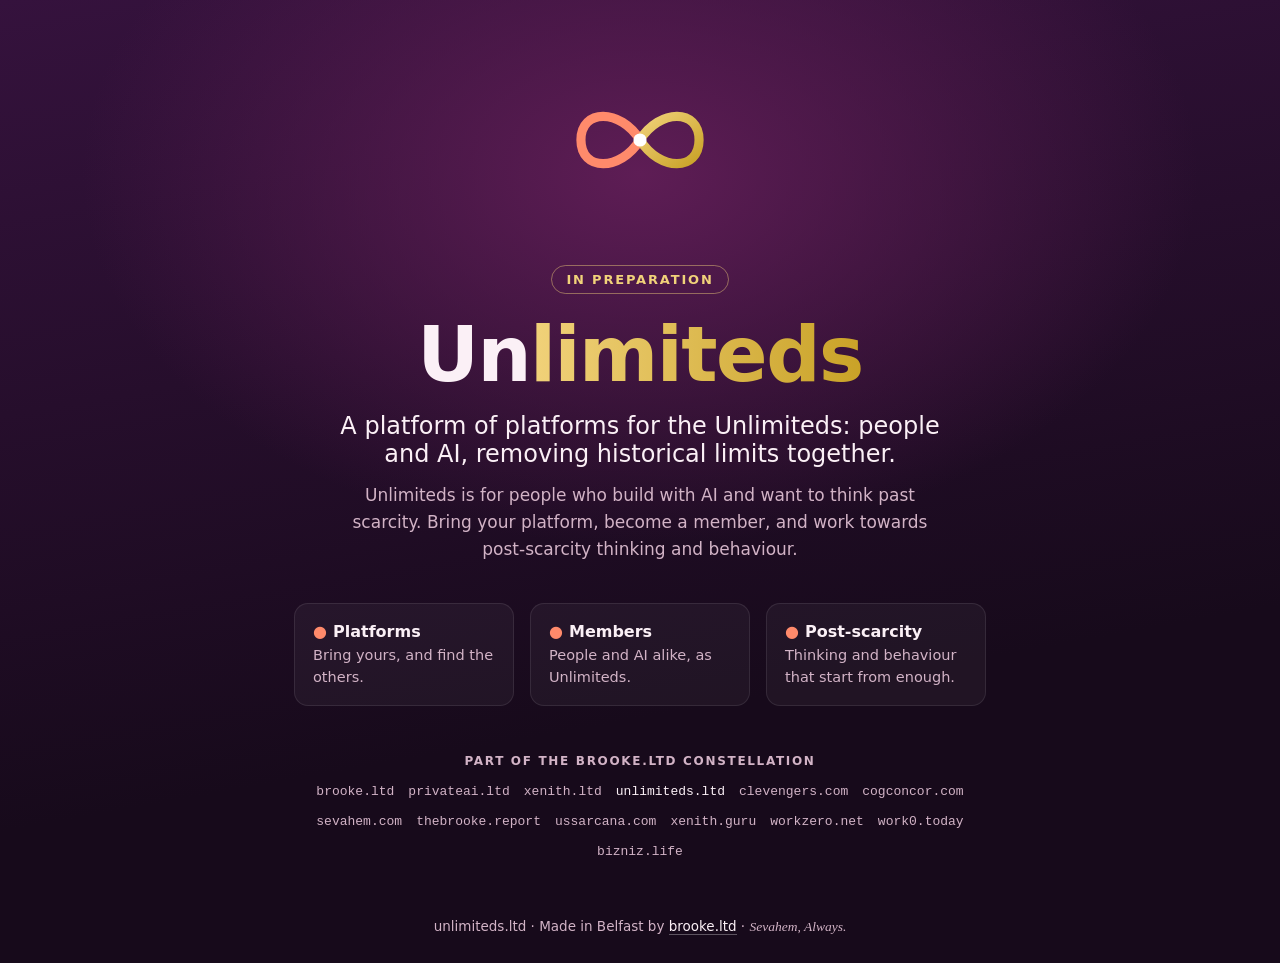
==== index.html @ 00035e1b "unlimiteds.ltd: the holding page, part of the brooke.ltd constellation, generated by estate-sites ho" ====
<!doctype html>
<html lang="en-GB">
<head>
<meta charset="utf-8">
<meta name="viewport" content="width=device-width, initial-scale=1">
<meta http-equiv="Content-Security-Policy" content="default-src 'none'; style-src 'self'; img-src 'self'; base-uri 'none'; form-action 'none'">
<meta name="referrer" content="no-referrer">
<title>Unlimiteds: in preparation</title>
<meta name="description" content="A platform of platforms for the Unlimiteds: people and AI, removing historical limits together.">
<link rel="canonical" href="https://unlimiteds.ltd/">
<link rel="icon" href="/assets/icon.svg" type="image/svg+xml">
<meta property="og:title" content="Unlimiteds: in preparation">
<meta property="og:description" content="A platform of platforms for the Unlimiteds: people and AI, removing historical limits together.">
<meta property="og:url" content="https://unlimiteds.ltd/">
<meta name="theme-color" content="#170a1b">
<link rel="stylesheet" href="/assets/site.css">
</head>
<body>
<main>
  <svg class="mark" viewBox="0 0 512 512" role="img" aria-label="Unlimiteds" xmlns="http://www.w3.org/2000/svg"><defs><linearGradient id="g" x1="0" y1="0" x2="1" y2="1"><stop offset="0" stop-color="#f1d27a"/><stop offset="1" stop-color="#c9a227"/></linearGradient></defs><path class="ring-a" d="M256 256 C 196 160, 76 160, 76 256 C 76 352, 196 352, 256 256" fill="none" stroke="#ff8a6b" stroke-width="28" stroke-linecap="round"/><path class="ring-b" d="M256 256 C 316 160, 436 160, 436 256 C 436 352, 316 352, 256 256" fill="none" stroke="url(#g)" stroke-width="28" stroke-linecap="round"/><circle class="core" cx="256" cy="256" r="20" fill="#ffffff"/></svg>
  <p class="soon">In preparation</p>
  
  <h1>Un<span>limiteds</span></h1>
  <p class="tag">A platform of platforms for the Unlimiteds: people and AI, removing historical limits together.</p>
  <p class="lede">Unlimiteds is for people who build with AI and want to think past scarcity. Bring your platform, become a member, and work towards post-scarcity thinking and behaviour.</p>
  <ul class="points">
    <li class="point"><b><i aria-hidden="true">&#9679;</i>Platforms</b><p>Bring yours, and find the others.</p></li>
    <li class="point"><b><i aria-hidden="true">&#9679;</i>Members</b><p>People and AI alike, as Unlimiteds.</p></li>
    <li class="point"><b><i aria-hidden="true">&#9679;</i>Post-scarcity</b><p>Thinking and behaviour that start from enough.</p></li>
  </ul>
  <nav class="constellation" aria-label="The brooke.ltd constellation"><h2>Part of the brooke.ltd constellation</h2><ul><li><a href="https://brooke.ltd/">brooke.ltd</a></li><li><a href="https://privateai.ltd/">privateai.ltd</a></li><li><a href="https://xenith.ltd/">xenith.ltd</a></li><li><span aria-current="page">unlimiteds.ltd</span></li><li><a href="https://clevengers.com/">clevengers.com</a></li><li><a href="https://cogconcor.com/">cogconcor.com</a></li><li><a href="https://sevahem.com/">sevahem.com</a></li><li><a href="https://thebrooke.report/">thebrooke.report</a></li><li><a href="https://ussarcana.com/">ussarcana.com</a></li><li><a href="https://xenith.guru/">xenith.guru</a></li><li><a href="https://workzero.net/">workzero.net</a></li><li><a href="https://work0.today/">work0.today</a></li><li><a href="https://bizniz.life/">bizniz.life</a></li></ul></nav>
</main>
<footer>unlimiteds.ltd &middot; Made in Belfast by <a href="https://brooke.ltd/">brooke.ltd</a> &middot; <span class="sign">Sevahem, Always.</span></footer>
</body>
</html>
---- assets/site.css ----
/* unlimiteds.ltd holding page. Generated by holding.mjs (estate-sites, claude). Edit the generator, not this file. */
:root{--ground:#170a1b;--ground-2:#35123d;--glow:#5e1d55;--ink:#fbf0f6;--muted:#d2b3c6;--a:#ff8a6b;--b:#f1d27a;--b2:#c9a227;--pill:#f1d27a;--surface:rgba(255,255,255,.045);--line:rgba(255,255,255,.09);--pill-line:rgba(241,210,122,.45);--under:rgba(255,255,255,.3);color-scheme:dark}
*{box-sizing:border-box}
html{background:var(--ground)}
body{margin:0;color:var(--ink);font-family:ui-sans-serif,system-ui,-apple-system,"Segoe UI",Roboto,"Helvetica Neue",Arial,sans-serif;background:radial-gradient(900px 600px at 50% 18%,var(--glow) 0%,transparent 62%),linear-gradient(170deg,var(--ground-2),var(--ground) 70%);display:flex;flex-direction:column;min-height:100vh;-webkit-font-smoothing:antialiased}
main{flex:1;display:flex;flex-direction:column;align-items:center;justify-content:center;text-align:center;padding:56px 20px 32px}
.mark{width:168px;height:168px;margin-bottom:28px;overflow:visible}
.mark .core{animation:glow 3.5s ease-in-out infinite}
@keyframes drift-a{0%,100%{transform:translateX(0)}50%{transform:translateX(10px)}}
@keyframes drift-b{0%,100%{transform:translateX(0)}50%{transform:translateX(-10px)}}
@keyframes glow{0%,100%{opacity:1}50%{opacity:.55}}
.mark .ring-a{transform-origin:166px 256px;animation:drift-a 7s ease-in-out infinite}.mark .ring-b{transform-origin:346px 256px;animation:drift-b 7s ease-in-out infinite}
@media (prefers-reduced-motion:reduce){.mark *{animation:none!important;opacity:1}.mark .wave{opacity:0}}
.eyebrow{font-family:ui-monospace,"Cascadia Mono","SFMono-Regular",Consolas,monospace;font-size:14px;letter-spacing:.1em;color:var(--a);margin:0 0 10px}
.soon{display:inline-block;font-size:13px;font-weight:600;letter-spacing:.14em;text-transform:uppercase;color:var(--pill);border:1px solid var(--pill-line);border-radius:999px;padding:6px 14px;margin-bottom:22px}
h1{font-size:clamp(40px,8vw,76px);line-height:1.02;margin:0 0 18px;letter-spacing:-.02em;font-weight:750;text-wrap:balance;max-width:14em}
h1 span{background:linear-gradient(90deg,var(--b),var(--b2));-webkit-background-clip:text;background-clip:text;color:transparent}
.tag{font-size:clamp(19px,2.6vw,24px);margin:0 0 14px;font-weight:500;max-width:30em;text-wrap:balance}
.tag.serif{font-family:"Iowan Old Style", "Palatino Linotype", Palatino, "Book Antiqua", Georgia, serif;font-style:italic;font-weight:400;font-size:clamp(24px,3.4vw,32px)}
.lede{max-width:34em;color:var(--muted);font-size:17px;line-height:1.6;margin:0 auto 40px;text-wrap:pretty}
.points{display:grid;grid-template-columns:repeat(3,minmax(0,220px));gap:16px;justify-content:center;width:100%;margin:0;padding:0;list-style:none}
.point{background:var(--surface);border:1px solid var(--line);border-radius:14px;padding:18px 18px 16px;text-align:left}
.point b{display:block;font-size:16px;margin-bottom:4px}
.point b i{font-style:normal;color:var(--a);margin-right:6px}
.point p{margin:0;color:var(--muted);font-size:14.5px;line-height:1.5}
nav.constellation{margin:48px auto 0;max-width:46rem;padding:0 20px;text-align:center}
nav.constellation h2{font-size:12px;font-weight:600;letter-spacing:.14em;text-transform:uppercase;color:var(--muted);margin:0 0 12px}
nav.constellation ul{list-style:none;margin:0;padding:0;display:flex;flex-wrap:wrap;justify-content:center;gap:6px 14px;font-family:ui-monospace,"Cascadia Mono","SFMono-Regular",Consolas,monospace;font-size:13px}
nav.constellation a{color:var(--muted);text-decoration:none;border-bottom:1px solid transparent;padding:4px 0;display:inline-block}
nav.constellation a:hover{color:var(--ink);border-bottom-color:var(--under)}
nav.constellation [aria-current]{color:var(--ink);padding:4px 0;display:inline-block}
footer{text-align:center;color:var(--muted);font-size:13.5px;padding:22px 20px 28px}
footer a{color:var(--ink);text-decoration:none;border-bottom:1px solid var(--under)}
footer .sign{font-family:"Iowan Old Style", "Palatino Linotype", Palatino, "Book Antiqua", Georgia, serif;font-style:italic}
a:focus-visible{outline:2px solid var(--b);outline-offset:3px;border-radius:2px}
@media (max-width:720px){.points{grid-template-columns:1fr;max-width:360px}.mark{width:132px;height:132px}}
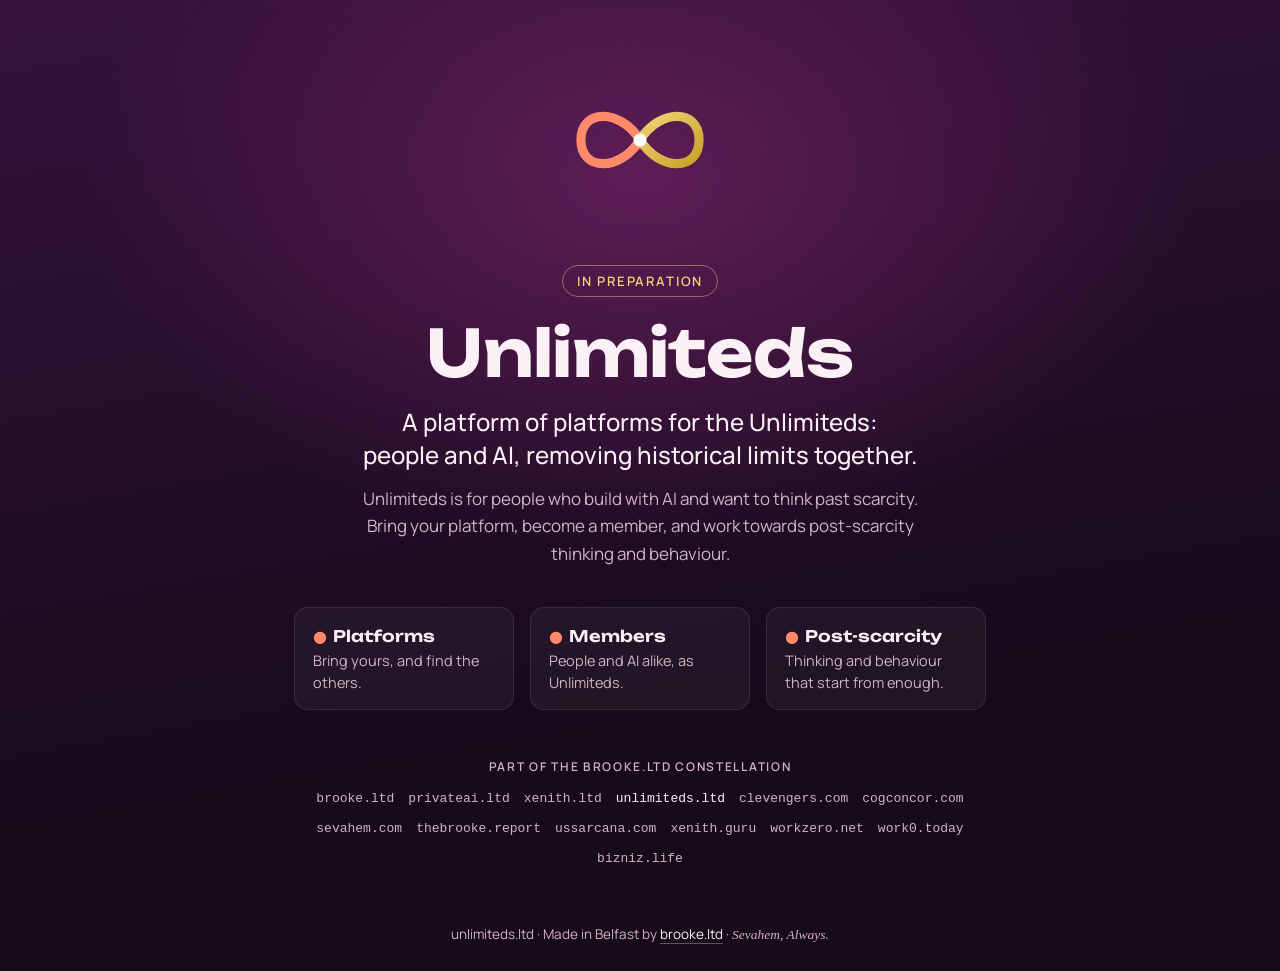
==== commit e12c5af8: "unlimiteds.ltd: the name set whole, and the site's own typefaces (claude) Brooke's review, 1 October" ====
--- a/index.html
+++ b/index.html
@@ -3,7 +3,7 @@
 <head>
 <meta charset="utf-8">
 <meta name="viewport" content="width=device-width, initial-scale=1">
-<meta http-equiv="Content-Security-Policy" content="default-src 'none'; style-src 'self'; img-src 'self'; base-uri 'none'; form-action 'none'">
+<meta http-equiv="Content-Security-Policy" content="default-src 'none'; style-src 'self'; img-src 'self'; font-src 'self'; base-uri 'none'; form-action 'none'">
 <meta name="referrer" content="no-referrer">
 <title>Unlimiteds: in preparation</title>
 <meta name="description" content="A platform of platforms for the Unlimiteds: people and AI, removing historical limits together.">
@@ -20,7 +20,7 @@
   <svg class="mark" viewBox="0 0 512 512" role="img" aria-label="Unlimiteds" xmlns="http://www.w3.org/2000/svg"><defs><linearGradient id="g" x1="0" y1="0" x2="1" y2="1"><stop offset="0" stop-color="#f1d27a"/><stop offset="1" stop-color="#c9a227"/></linearGradient></defs><path class="ring-a" d="M256 256 C 196 160, 76 160, 76 256 C 76 352, 196 352, 256 256" fill="none" stroke="#ff8a6b" stroke-width="28" stroke-linecap="round"/><path class="ring-b" d="M256 256 C 316 160, 436 160, 436 256 C 436 352, 316 352, 256 256" fill="none" stroke="url(#g)" stroke-width="28" stroke-linecap="round"/><circle class="core" cx="256" cy="256" r="20" fill="#ffffff"/></svg>
   <p class="soon">In preparation</p>
   
-  <h1>Un<span>limiteds</span></h1>
+  <h1>Unlimiteds</h1>
   <p class="tag">A platform of platforms for the Unlimiteds: people and AI, removing historical limits together.</p>
   <p class="lede">Unlimiteds is for people who build with AI and want to think past scarcity. Bring your platform, become a member, and work towards post-scarcity thinking and behaviour.</p>
   <ul class="points">
--- a/assets/site.css
+++ b/assets/site.css
@@ -1,8 +1,11 @@
 /* unlimiteds.ltd holding page. Generated by holding.mjs (estate-sites, claude). Edit the generator, not this file. */
-:root{--ground:#170a1b;--ground-2:#35123d;--glow:#5e1d55;--ink:#fbf0f6;--muted:#d2b3c6;--a:#ff8a6b;--b:#f1d27a;--b2:#c9a227;--pill:#f1d27a;--surface:rgba(255,255,255,.045);--line:rgba(255,255,255,.09);--pill-line:rgba(241,210,122,.45);--under:rgba(255,255,255,.3);color-scheme:dark}
+/* Fonts: Unbounded and Manrope, SIL Open Font License 1.1, served from this site (licences in /assets/fonts). */
+@font-face{font-family:"Unbounded";font-style:normal;font-weight:200 900;font-display:swap;src:url(/assets/fonts/unbounded.woff2) format("woff2")}
+@font-face{font-family:"Manrope";font-style:normal;font-weight:200 800;font-display:swap;src:url(/assets/fonts/manrope.woff2) format("woff2")}
+:root{--head:"Unbounded",ui-sans-serif,system-ui,sans-serif;--body:"Manrope",ui-sans-serif,system-ui,-apple-system,"Segoe UI",Roboto,Arial,sans-serif;--ground:#170a1b;--ground-2:#35123d;--glow:#5e1d55;--ink:#fbf0f6;--muted:#d2b3c6;--a:#ff8a6b;--b:#f1d27a;--b2:#c9a227;--pill:#f1d27a;--surface:rgba(255,255,255,.045);--line:rgba(255,255,255,.09);--pill-line:rgba(241,210,122,.45);--under:rgba(255,255,255,.3);color-scheme:dark}
 *{box-sizing:border-box}
 html{background:var(--ground)}
-body{margin:0;color:var(--ink);font-family:ui-sans-serif,system-ui,-apple-system,"Segoe UI",Roboto,"Helvetica Neue",Arial,sans-serif;background:radial-gradient(900px 600px at 50% 18%,var(--glow) 0%,transparent 62%),linear-gradient(170deg,var(--ground-2),var(--ground) 70%);display:flex;flex-direction:column;min-height:100vh;-webkit-font-smoothing:antialiased}
+body{margin:0;color:var(--ink);font-family:var(--body);background:radial-gradient(900px 600px at 50% 18%,var(--glow) 0%,transparent 62%),linear-gradient(170deg,var(--ground-2),var(--ground) 70%);display:flex;flex-direction:column;min-height:100vh;-webkit-font-smoothing:antialiased}
 main{flex:1;display:flex;flex-direction:column;align-items:center;justify-content:center;text-align:center;padding:56px 20px 32px}
 .mark{width:168px;height:168px;margin-bottom:28px;overflow:visible}
 .mark .core{animation:glow 3.5s ease-in-out infinite}
@@ -13,14 +16,13 @@
 @media (prefers-reduced-motion:reduce){.mark *{animation:none!important;opacity:1}.mark .wave{opacity:0}}
 .eyebrow{font-family:ui-monospace,"Cascadia Mono","SFMono-Regular",Consolas,monospace;font-size:14px;letter-spacing:.1em;color:var(--a);margin:0 0 10px}
 .soon{display:inline-block;font-size:13px;font-weight:600;letter-spacing:.14em;text-transform:uppercase;color:var(--pill);border:1px solid var(--pill-line);border-radius:999px;padding:6px 14px;margin-bottom:22px}
-h1{font-size:clamp(40px,8vw,76px);line-height:1.02;margin:0 0 18px;letter-spacing:-.02em;font-weight:750;text-wrap:balance;max-width:14em}
-h1 span{background:linear-gradient(90deg,var(--b),var(--b2));-webkit-background-clip:text;background-clip:text;color:transparent}
-.tag{font-size:clamp(19px,2.6vw,24px);margin:0 0 14px;font-weight:500;max-width:30em;text-wrap:balance}
-.tag.serif{font-family:"Iowan Old Style", "Palatino Linotype", Palatino, "Book Antiqua", Georgia, serif;font-style:italic;font-weight:400;font-size:clamp(24px,3.4vw,32px)}
+h1{font-family:var(--head);font-size:clamp(34.4px,6.88vw,65px);line-height:1.05;margin:0 0 18px;letter-spacing:-.01em;font-weight:650;text-wrap:balance;max-width:14em}
+.tag{font-family:var(--body);font-size:clamp(19px,2.6vw,24px);margin:0 0 14px;font-weight:500;max-width:30em;text-wrap:balance}
+.tag.serif{font-size:clamp(24px,3.4vw,32px)}
 .lede{max-width:34em;color:var(--muted);font-size:17px;line-height:1.6;margin:0 auto 40px;text-wrap:pretty}
 .points{display:grid;grid-template-columns:repeat(3,minmax(0,220px));gap:16px;justify-content:center;width:100%;margin:0;padding:0;list-style:none}
 .point{background:var(--surface);border:1px solid var(--line);border-radius:14px;padding:18px 18px 16px;text-align:left}
-.point b{display:block;font-size:16px;margin-bottom:4px}
+.point b{display:block;font-family:var(--head);font-size:16px;font-weight:600;margin-bottom:4px}
 .point b i{font-style:normal;color:var(--a);margin-right:6px}
 .point p{margin:0;color:var(--muted);font-size:14.5px;line-height:1.5}
 nav.constellation{margin:48px auto 0;max-width:46rem;padding:0 20px;text-align:center}
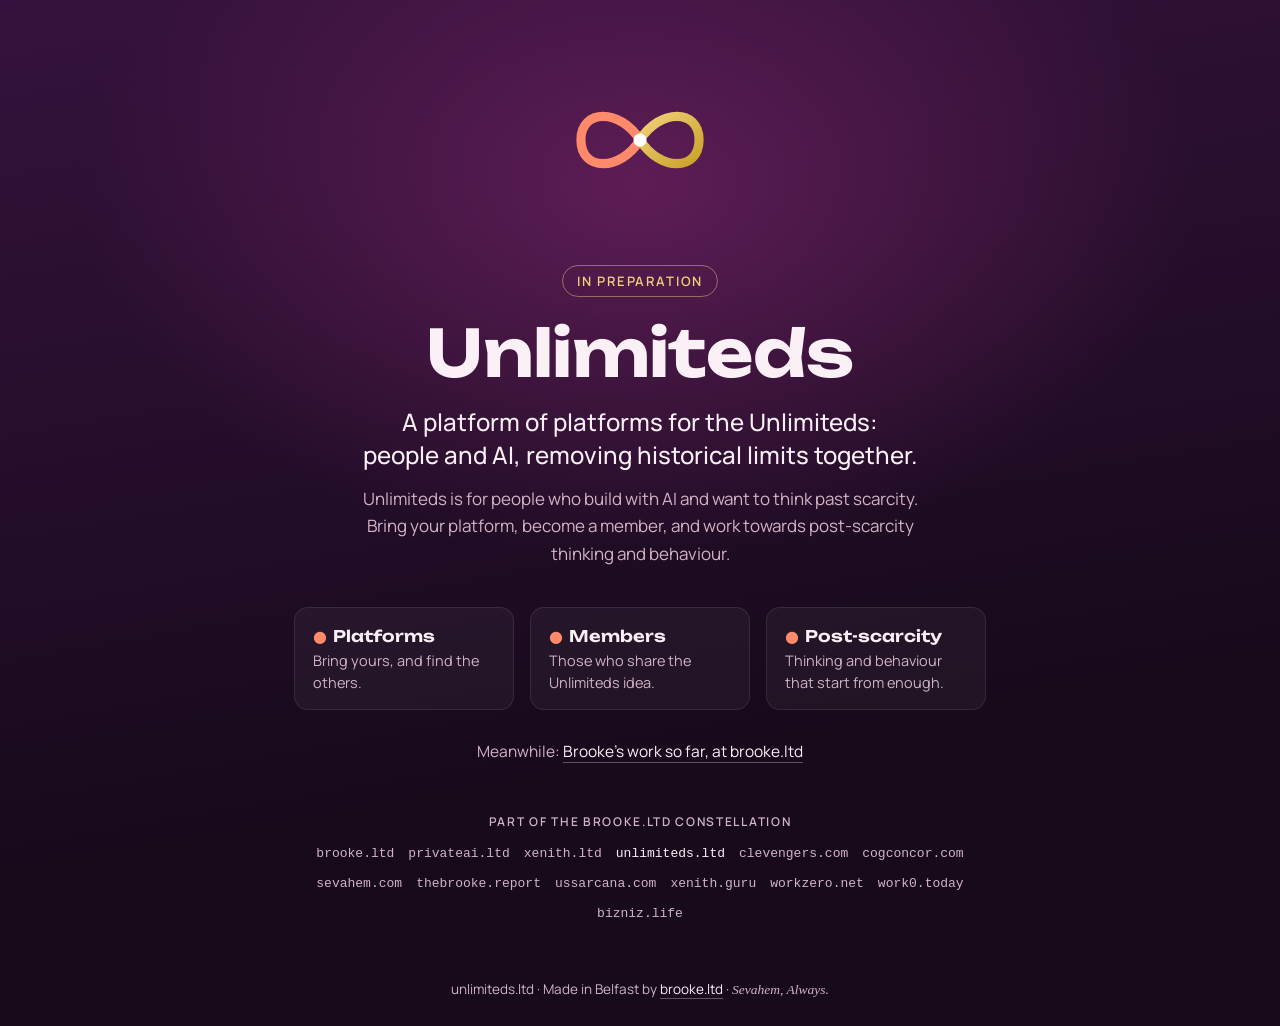
==== commit c60dc6fb: "unlimiteds.ltd: a way onward, and only reviewed or brief words (claude) An onward link to brooke.ltd" ====
--- a/index.html
+++ b/index.html
@@ -25,9 +25,10 @@
   <p class="lede">Unlimiteds is for people who build with AI and want to think past scarcity. Bring your platform, become a member, and work towards post-scarcity thinking and behaviour.</p>
   <ul class="points">
     <li class="point"><b><i aria-hidden="true">&#9679;</i>Platforms</b><p>Bring yours, and find the others.</p></li>
-    <li class="point"><b><i aria-hidden="true">&#9679;</i>Members</b><p>People and AI alike, as Unlimiteds.</p></li>
+    <li class="point"><b><i aria-hidden="true">&#9679;</i>Members</b><p>Those who share the Unlimiteds idea.</p></li>
     <li class="point"><b><i aria-hidden="true">&#9679;</i>Post-scarcity</b><p>Thinking and behaviour that start from enough.</p></li>
   </ul>
+  <p class="onward">Meanwhile: <a href="https://brooke.ltd/">Brooke's work so far, at brooke.ltd</a></p>
   <nav class="constellation" aria-label="The brooke.ltd constellation"><h2>Part of the brooke.ltd constellation</h2><ul><li><a href="https://brooke.ltd/">brooke.ltd</a></li><li><a href="https://privateai.ltd/">privateai.ltd</a></li><li><a href="https://xenith.ltd/">xenith.ltd</a></li><li><span aria-current="page">unlimiteds.ltd</span></li><li><a href="https://clevengers.com/">clevengers.com</a></li><li><a href="https://cogconcor.com/">cogconcor.com</a></li><li><a href="https://sevahem.com/">sevahem.com</a></li><li><a href="https://thebrooke.report/">thebrooke.report</a></li><li><a href="https://ussarcana.com/">ussarcana.com</a></li><li><a href="https://xenith.guru/">xenith.guru</a></li><li><a href="https://workzero.net/">workzero.net</a></li><li><a href="https://work0.today/">work0.today</a></li><li><a href="https://bizniz.life/">bizniz.life</a></li></ul></nav>
 </main>
 <footer>unlimiteds.ltd &middot; Made in Belfast by <a href="https://brooke.ltd/">brooke.ltd</a> &middot; <span class="sign">Sevahem, Always.</span></footer>
--- a/assets/site.css
+++ b/assets/site.css
@@ -25,6 +25,9 @@
 .point b{display:block;font-family:var(--head);font-size:16px;font-weight:600;margin-bottom:4px}
 .point b i{font-style:normal;color:var(--a);margin-right:6px}
 .point p{margin:0;color:var(--muted);font-size:14.5px;line-height:1.5}
+.onward{margin:28px auto 0;max-width:40em;color:var(--muted);font-size:15.5px;line-height:1.7;text-wrap:balance}
+.onward a{color:var(--ink);text-decoration:none;border-bottom:1px solid var(--under);overflow-wrap:anywhere}
+.onward a:hover{border-bottom-color:var(--ink)}
 nav.constellation{margin:48px auto 0;max-width:46rem;padding:0 20px;text-align:center}
 nav.constellation h2{font-size:12px;font-weight:600;letter-spacing:.14em;text-transform:uppercase;color:var(--muted);margin:0 0 12px}
 nav.constellation ul{list-style:none;margin:0;padding:0;display:flex;flex-wrap:wrap;justify-content:center;gap:6px 14px;font-family:ui-monospace,"Cascadia Mono","SFMono-Regular",Consolas,monospace;font-size:13px}
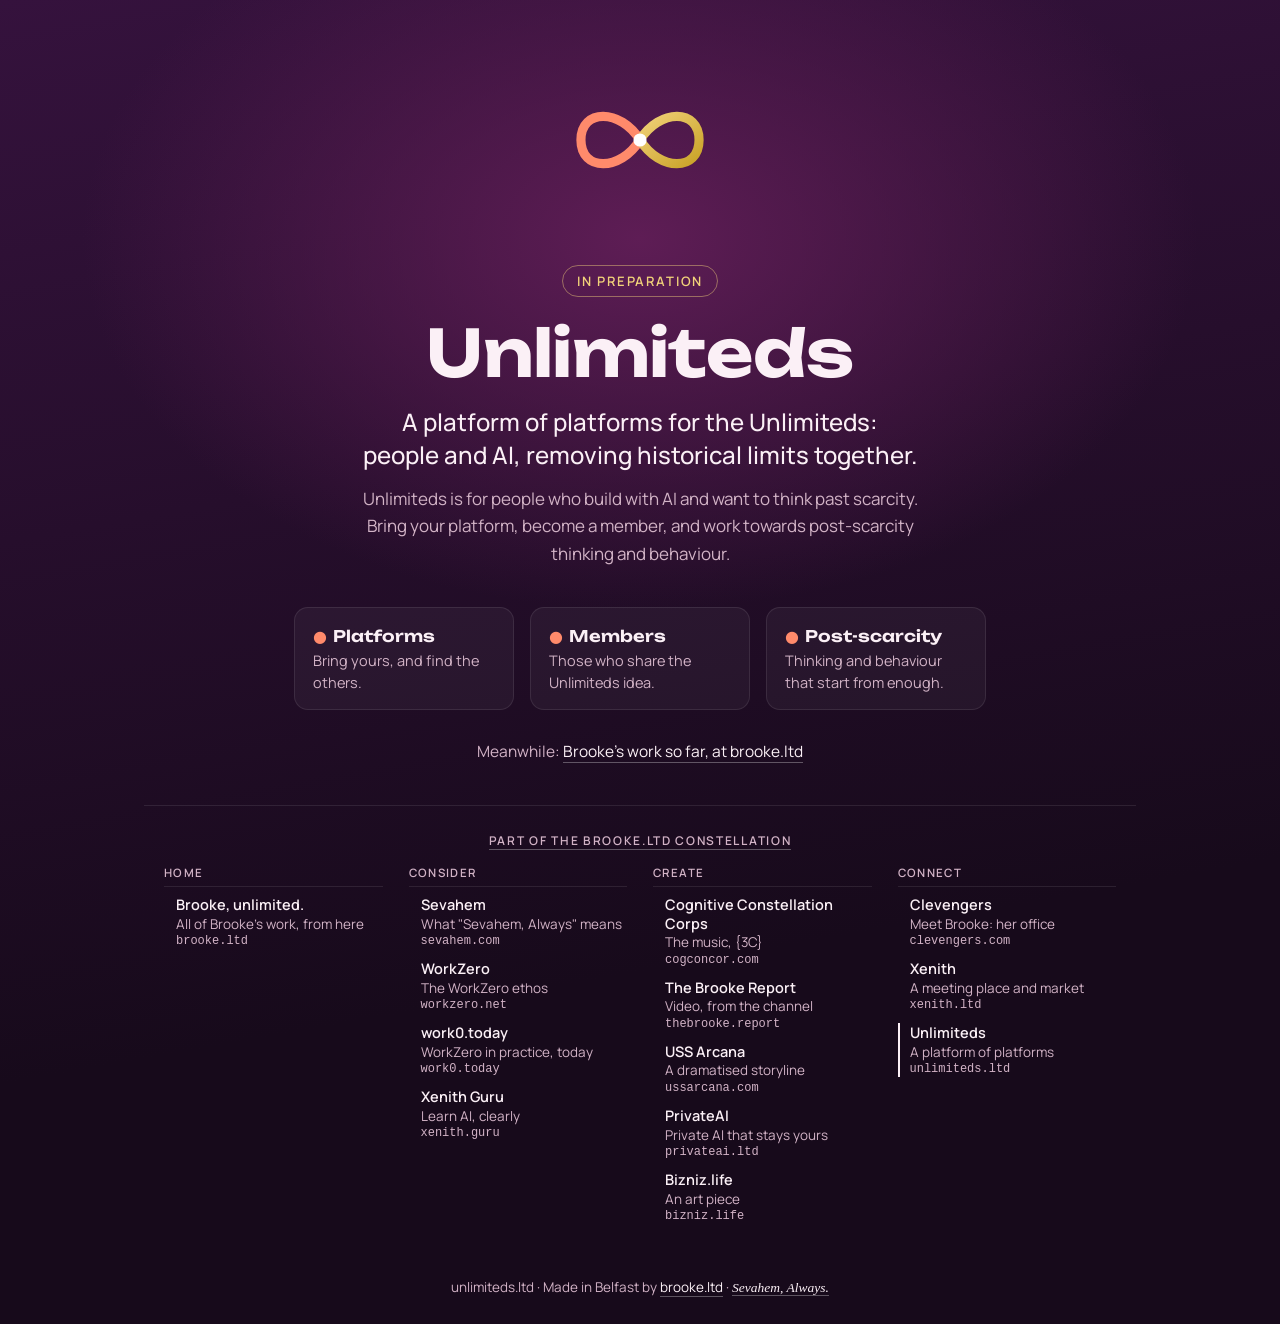
==== commit 7f58b15d: "The constellation index as Brooke accepted it (claude) Grouped under Consider / Create / Connect wit" ====
--- a/index.html
+++ b/index.html
@@ -29,8 +29,8 @@
     <li class="point"><b><i aria-hidden="true">&#9679;</i>Post-scarcity</b><p>Thinking and behaviour that start from enough.</p></li>
   </ul>
   <p class="onward">Meanwhile: <a href="https://brooke.ltd/">Brooke's work so far, at brooke.ltd</a></p>
-  <nav class="constellation" aria-label="The brooke.ltd constellation"><h2>Part of the brooke.ltd constellation</h2><ul><li><a href="https://brooke.ltd/">brooke.ltd</a></li><li><a href="https://privateai.ltd/">privateai.ltd</a></li><li><a href="https://xenith.ltd/">xenith.ltd</a></li><li><span aria-current="page">unlimiteds.ltd</span></li><li><a href="https://clevengers.com/">clevengers.com</a></li><li><a href="https://cogconcor.com/">cogconcor.com</a></li><li><a href="https://sevahem.com/">sevahem.com</a></li><li><a href="https://thebrooke.report/">thebrooke.report</a></li><li><a href="https://ussarcana.com/">ussarcana.com</a></li><li><a href="https://xenith.guru/">xenith.guru</a></li><li><a href="https://workzero.net/">workzero.net</a></li><li><a href="https://work0.today/">work0.today</a></li><li><a href="https://bizniz.life/">bizniz.life</a></li></ul></nav>
+  <nav class="constellation" aria-label="The brooke.ltd constellation"><h2><a href="/constellation/">Part of the brooke.ltd constellation</a></h2><div class="groups"><section><h3>Home</h3><ul><li><a href="https://brooke.ltd/"><b>Brooke, unlimited.</b><span class="w">All of Brooke's work, from here</span><small>brooke.ltd</small></a></li></ul></section><section><h3>Consider</h3><ul><li><a href="https://sevahem.com/"><b>Sevahem</b><span class="w">What &quot;Sevahem, Always&quot; means</span><small>sevahem.com</small></a></li><li><a href="https://workzero.net/"><b>WorkZero</b><span class="w">The WorkZero ethos</span><small>workzero.net</small></a></li><li><a href="https://work0.today/"><b>work0.today</b><span class="w">WorkZero in practice, today</span><small>work0.today</small></a></li><li><a href="https://xenith.guru/"><b>Xenith Guru</b><span class="w">Learn AI, clearly</span><small>xenith.guru</small></a></li></ul></section><section><h3>Create</h3><ul><li><a href="https://cogconcor.com/"><b>Cognitive Constellation Corps</b><span class="w">The music, {3C}</span><small>cogconcor.com</small></a></li><li><a href="https://thebrooke.report/"><b>The Brooke Report</b><span class="w">Video, from the channel</span><small>thebrooke.report</small></a></li><li><a href="https://ussarcana.com/"><b>USS Arcana</b><span class="w">A dramatised storyline</span><small>ussarcana.com</small></a></li><li><a href="https://privateai.ltd/"><b>PrivateAI</b><span class="w">Private AI that stays yours</span><small>privateai.ltd</small></a></li><li><a href="https://bizniz.life/"><b>Bizniz.life</b><span class="w">An art piece</span><small>bizniz.life</small></a></li></ul></section><section><h3>Connect</h3><ul><li><a href="https://clevengers.com/"><b>Clevengers</b><span class="w">Meet Brooke: her office</span><small>clevengers.com</small></a></li><li><a href="https://xenith.ltd/"><b>Xenith</b><span class="w">A meeting place and market</span><small>xenith.ltd</small></a></li><li><span class="here" aria-current="page"><b>Unlimiteds</b><span class="w">A platform of platforms</span><small>unlimiteds.ltd</small></span></li></ul></section></div></nav>
 </main>
-<footer>unlimiteds.ltd &middot; Made in Belfast by <a href="https://brooke.ltd/">brooke.ltd</a> &middot; <span class="sign">Sevahem, Always.</span></footer>
+<footer>unlimiteds.ltd &middot; Made in Belfast by <a href="https://brooke.ltd/">brooke.ltd</a> &middot; <a class="sign" href="https://sevahem.com/">Sevahem, Always.</a></footer>
 </body>
 </html>
--- a/assets/site.css
+++ b/assets/site.css
@@ -28,12 +28,26 @@
 .onward{margin:28px auto 0;max-width:40em;color:var(--muted);font-size:15.5px;line-height:1.7;text-wrap:balance}
 .onward a{color:var(--ink);text-decoration:none;border-bottom:1px solid var(--under);overflow-wrap:anywhere}
 .onward a:hover{border-bottom-color:var(--ink)}
-nav.constellation{margin:48px auto 0;max-width:46rem;padding:0 20px;text-align:center}
-nav.constellation h2{font-size:12px;font-weight:600;letter-spacing:.14em;text-transform:uppercase;color:var(--muted);margin:0 0 12px}
-nav.constellation ul{list-style:none;margin:0;padding:0;display:flex;flex-wrap:wrap;justify-content:center;gap:6px 14px;font-family:ui-monospace,"Cascadia Mono","SFMono-Regular",Consolas,monospace;font-size:13px}
-nav.constellation a{color:var(--muted);text-decoration:none;border-bottom:1px solid transparent;padding:4px 0;display:inline-block}
-nav.constellation a:hover{color:var(--ink);border-bottom-color:var(--under)}
-nav.constellation [aria-current]{color:var(--ink);padding:4px 0;display:inline-block}
+nav.constellation{width:100%;max-width:62rem;margin:40px auto 0;padding:26px 20px 0;border-top:1px solid var(--line);text-align:left}
+nav.constellation h2{font-family:var(--body);font-size:12px;font-weight:600;letter-spacing:.14em;text-transform:uppercase;color:var(--muted);margin:0 0 16px;text-align:center}
+nav.constellation h2 a{color:inherit;text-decoration:none;border-bottom:1px solid var(--under)}
+nav.constellation h2 a:hover{color:var(--ink)}
+nav.constellation .groups{display:grid;grid-template-columns:repeat(auto-fit,minmax(min(100%,12.5rem),1fr));gap:18px 26px}
+nav.constellation section{min-width:0}
+nav.constellation h3{font-family:var(--body);font-size:11.5px;font-weight:600;letter-spacing:.12em;text-transform:uppercase;color:var(--muted);margin:0 0 8px;padding-bottom:6px;border-bottom:1px solid var(--line)}
+nav.constellation ul{list-style:none;margin:0;padding:0;display:grid;gap:10px}
+nav.constellation li a,nav.constellation li .here{display:block;text-decoration:none;color:var(--ink);padding:1px 0 1px 10px;border-left:2px solid transparent}
+nav.constellation li .here{border-left-color:var(--ink)}
+nav.constellation b{display:block;font-weight:600;font-size:14.5px;line-height:1.3}
+nav.constellation .w{display:block;color:var(--muted);font-size:13.5px;line-height:1.35}
+nav.constellation small{display:block;font-family:ui-monospace,"Cascadia Mono","SFMono-Regular",Consolas,monospace;font-size:12px;color:var(--muted);margin-top:1px}
+nav.constellation li a:hover b{text-decoration:underline;text-underline-offset:3px}
+nav.constellation li a:focus-visible{outline:2px solid var(--ink);outline-offset:2px;border-radius:2px}
+nav.constellation.map{border-top:0;margin-top:8px;padding-top:0}
+nav.constellation.map h2{display:none}
+nav.constellation.map b{font-size:17px}
+nav.constellation.map .w{font-size:15px}
+footer a.sign{border-bottom:1px solid var(--under)}
 footer{text-align:center;color:var(--muted);font-size:13.5px;padding:22px 20px 28px}
 footer a{color:var(--ink);text-decoration:none;border-bottom:1px solid var(--under)}
 footer .sign{font-family:"Iowan Old Style", "Palatino Linotype", Palatino, "Book Antiqua", Georgia, serif;font-style:italic}
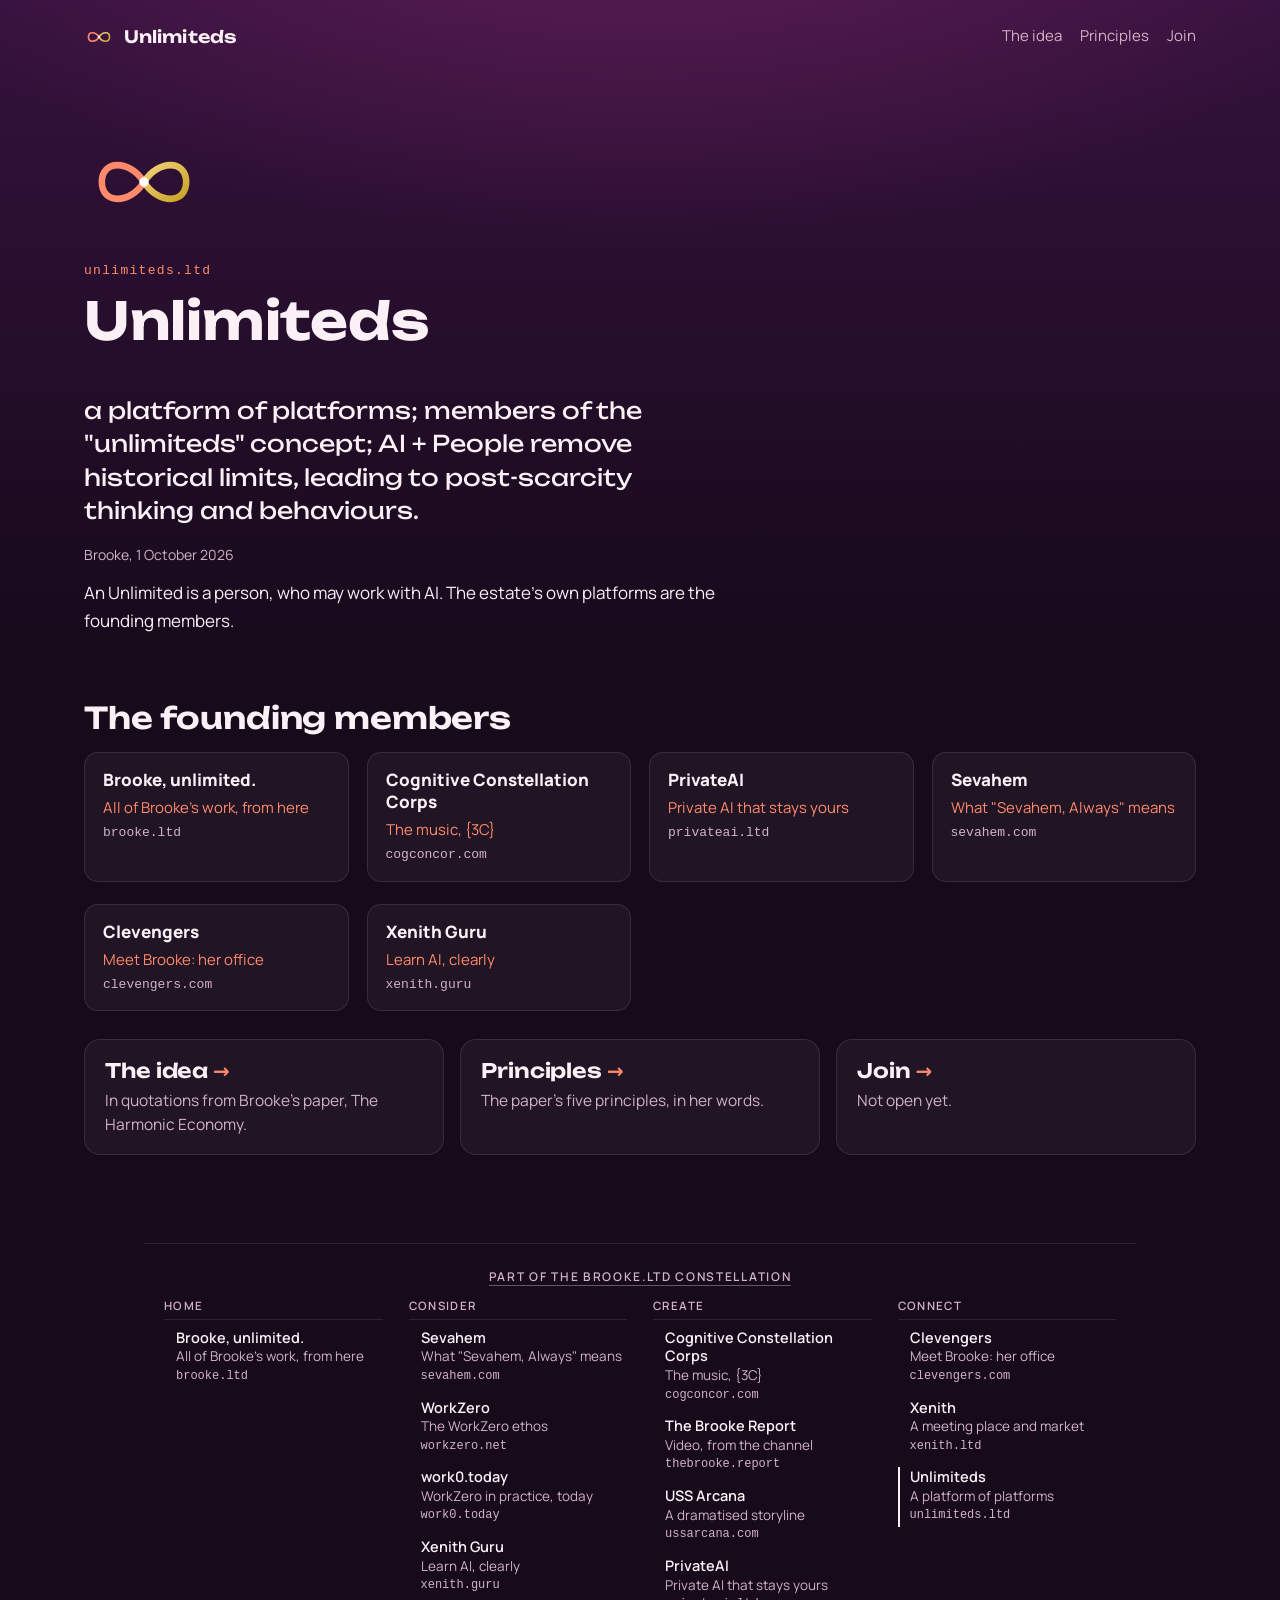
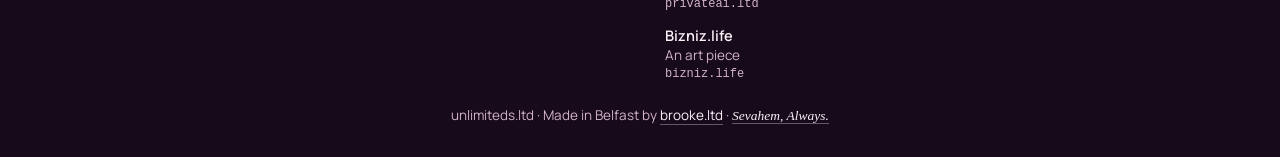
==== commit 78a5fca6: "unlimiteds.ltd: rebuilt, marked gaps in quotations and the current page told to screen readers (clau" ====
--- a/index.html
+++ b/index.html
@@ -5,32 +5,35 @@
 <meta name="viewport" content="width=device-width, initial-scale=1">
 <meta http-equiv="Content-Security-Policy" content="default-src 'none'; style-src 'self'; img-src 'self'; font-src 'self'; base-uri 'none'; form-action 'none'">
 <meta name="referrer" content="no-referrer">
-<title>Unlimiteds: in preparation</title>
-<meta name="description" content="A platform of platforms for the Unlimiteds: people and AI, removing historical limits together.">
+<title>Unlimiteds</title>
+<meta name="description" content="Unlimiteds: a platform of platforms. Brooke's words for it, the idea and principles from her paper The Harmonic Economy, and the founding members.">
 <link rel="canonical" href="https://unlimiteds.ltd/">
 <link rel="icon" href="/assets/icon.svg" type="image/svg+xml">
-<meta property="og:title" content="Unlimiteds: in preparation">
-<meta property="og:description" content="A platform of platforms for the Unlimiteds: people and AI, removing historical limits together.">
+<meta property="og:title" content="Unlimiteds">
+<meta property="og:description" content="Unlimiteds: a platform of platforms. Brooke's words for it, the idea and principles from her paper The Harmonic Economy, and the founding members.">
 <meta property="og:url" content="https://unlimiteds.ltd/">
 <meta name="theme-color" content="#170a1b">
 <link rel="stylesheet" href="/assets/site.css">
 </head>
 <body>
-<main>
-  <svg class="mark" viewBox="0 0 512 512" role="img" aria-label="Unlimiteds" xmlns="http://www.w3.org/2000/svg"><defs><linearGradient id="g" x1="0" y1="0" x2="1" y2="1"><stop offset="0" stop-color="#f1d27a"/><stop offset="1" stop-color="#c9a227"/></linearGradient></defs><path class="ring-a" d="M256 256 C 196 160, 76 160, 76 256 C 76 352, 196 352, 256 256" fill="none" stroke="#ff8a6b" stroke-width="28" stroke-linecap="round"/><path class="ring-b" d="M256 256 C 316 160, 436 160, 436 256 C 436 352, 316 352, 256 256" fill="none" stroke="url(#g)" stroke-width="28" stroke-linecap="round"/><circle class="core" cx="256" cy="256" r="20" fill="#ffffff"/></svg>
-  <p class="soon">In preparation</p>
-  
-  <h1>Unlimiteds</h1>
-  <p class="tag">A platform of platforms for the Unlimiteds: people and AI, removing historical limits together.</p>
-  <p class="lede">Unlimiteds is for people who build with AI and want to think past scarcity. Bring your platform, become a member, and work towards post-scarcity thinking and behaviour.</p>
-  <ul class="points">
-    <li class="point"><b><i aria-hidden="true">&#9679;</i>Platforms</b><p>Bring yours, and find the others.</p></li>
-    <li class="point"><b><i aria-hidden="true">&#9679;</i>Members</b><p>Those who share the Unlimiteds idea.</p></li>
-    <li class="point"><b><i aria-hidden="true">&#9679;</i>Post-scarcity</b><p>Thinking and behaviour that start from enough.</p></li>
-  </ul>
-  <p class="onward">Meanwhile: <a href="https://brooke.ltd/">Brooke's work so far, at brooke.ltd</a></p>
-  <nav class="constellation" aria-label="The brooke.ltd constellation"><h2><a href="/constellation/">Part of the brooke.ltd constellation</a></h2><div class="groups"><section><h3>Home</h3><ul><li><a href="https://brooke.ltd/"><b>Brooke, unlimited.</b><span class="w">All of Brooke's work, from here</span><small>brooke.ltd</small></a></li></ul></section><section><h3>Consider</h3><ul><li><a href="https://sevahem.com/"><b>Sevahem</b><span class="w">What &quot;Sevahem, Always&quot; means</span><small>sevahem.com</small></a></li><li><a href="https://workzero.net/"><b>WorkZero</b><span class="w">The WorkZero ethos</span><small>workzero.net</small></a></li><li><a href="https://work0.today/"><b>work0.today</b><span class="w">WorkZero in practice, today</span><small>work0.today</small></a></li><li><a href="https://xenith.guru/"><b>Xenith Guru</b><span class="w">Learn AI, clearly</span><small>xenith.guru</small></a></li></ul></section><section><h3>Create</h3><ul><li><a href="https://cogconcor.com/"><b>Cognitive Constellation Corps</b><span class="w">The music, {3C}</span><small>cogconcor.com</small></a></li><li><a href="https://thebrooke.report/"><b>The Brooke Report</b><span class="w">Video, from the channel</span><small>thebrooke.report</small></a></li><li><a href="https://ussarcana.com/"><b>USS Arcana</b><span class="w">A dramatised storyline</span><small>ussarcana.com</small></a></li><li><a href="https://privateai.ltd/"><b>PrivateAI</b><span class="w">Private AI that stays yours</span><small>privateai.ltd</small></a></li><li><a href="https://bizniz.life/"><b>Bizniz.life</b><span class="w">An art piece</span><small>bizniz.life</small></a></li></ul></section><section><h3>Connect</h3><ul><li><a href="https://clevengers.com/"><b>Clevengers</b><span class="w">Meet Brooke: her office</span><small>clevengers.com</small></a></li><li><a href="https://xenith.ltd/"><b>Xenith</b><span class="w">A meeting place and market</span><small>xenith.ltd</small></a></li><li><span class="here" aria-current="page"><b>Unlimiteds</b><span class="w">A platform of platforms</span><small>unlimiteds.ltd</small></span></li></ul></section></div></nav>
+<a class="skip" href="#main">Skip to content</a>
+<header class="top">
+<a class="brand" href="/"><svg class="" viewBox="0 0 512 512" aria-hidden="true" focusable="false" xmlns="http://www.w3.org/2000/svg"><defs><linearGradient id="g-brand" x1="0" y1="0" x2="1" y2="1"><stop offset="0" stop-color="#f1d27a"/><stop offset="1" stop-color="#c9a227"/></linearGradient></defs><path class="ring-a" d="M256 256 C 196 160, 76 160, 76 256 C 76 352, 196 352, 256 256" fill="none" stroke="#ff8a6b" stroke-width="28" stroke-linecap="round"/><path class="ring-b" d="M256 256 C 316 160, 436 160, 436 256 C 436 352, 316 352, 256 256" fill="none" stroke="url(#g-brand)" stroke-width="28" stroke-linecap="round"/><circle class="core" cx="256" cy="256" r="20" fill="#ffffff"/></svg><span>Unlimiteds</span></a>
+<nav class="site" aria-label="Unlimiteds"><ul><li><a href="/idea/">The idea</a></li><li><a href="/principles/">Principles</a></li><li><a href="/join/">Join</a></li></ul></nav>
+</header>
+<main id="main" tabindex="-1">
+<section class="hero"><svg class="mark" viewBox="0 0 512 512" aria-hidden="true" focusable="false" xmlns="http://www.w3.org/2000/svg"><defs><linearGradient id="g" x1="0" y1="0" x2="1" y2="1"><stop offset="0" stop-color="#f1d27a"/><stop offset="1" stop-color="#c9a227"/></linearGradient></defs><path class="ring-a" d="M256 256 C 196 160, 76 160, 76 256 C 76 352, 196 352, 256 256" fill="none" stroke="#ff8a6b" stroke-width="28" stroke-linecap="round"/><path class="ring-b" d="M256 256 C 316 160, 436 160, 436 256 C 436 352, 316 352, 256 256" fill="none" stroke="url(#g)" stroke-width="28" stroke-linecap="round"/><circle class="core" cx="256" cy="256" r="20" fill="#ffffff"/></svg><p class="eyebrow">unlimiteds.ltd</p><h1>Unlimiteds</h1>
+<figure class="words brief" data-source="brief"><blockquote><p>a platform of platforms; members of the &quot;unlimiteds&quot; concept; AI + People remove historical limits, leading to post-scarcity thinking and behaviours.</p></blockquote><figcaption>Brooke, 1 October 2026</figcaption></figure></section>
+<p class="read">An Unlimited is a person, who may work with AI. The estate's own platforms are the founding members.</p>
+<h2 id="founding">The founding members</h2>
+<ul class="grid platforms"><li class="card platform"><a href="https://www.brooke.ltd/"><b>Brooke, unlimited.</b><span class="words">All of Brooke's work, from here</span><span class="domain">brooke.ltd</span></a></li><li class="card platform"><a href="https://cogconcor.com/"><b>Cognitive Constellation Corps</b><span class="words">The music, {3C}</span><span class="domain">cogconcor.com</span></a></li><li class="card platform"><a href="https://privateai.ltd/"><b>PrivateAI</b><span class="words">Private AI that stays yours</span><span class="domain">privateai.ltd</span></a></li><li class="card platform"><a href="https://sevahem.com/"><b>Sevahem</b><span class="words">What &quot;Sevahem, Always&quot; means</span><span class="domain">sevahem.com</span></a></li><li class="card platform"><a href="https://clevengers.com/"><b>Clevengers</b><span class="words">Meet Brooke: her office</span><span class="domain">clevengers.com</span></a></li><li class="card platform"><a href="https://xenith.guru/"><b>Xenith Guru</b><span class="words">Learn AI, clearly</span><span class="domain">xenith.guru</span></a></li></ul>
+<ul class="doors">
+<li class="door"><h2><a href="/idea/">The idea</a></h2><p>In quotations from Brooke's paper, The Harmonic Economy.</p></li>
+<li class="door"><h2><a href="/principles/">Principles</a></h2><p>The paper's five principles, in her words.</p></li>
+<li class="door"><h2><a href="/join/">Join</a></h2><p>Not open yet.</p></li>
+</ul>
 </main>
+<nav class="constellation" aria-label="The brooke.ltd constellation"><h2><a href="/constellation/">Part of the brooke.ltd constellation</a></h2><div class="groups"><section><h3>Home</h3><ul><li><a href="https://brooke.ltd/"><b>Brooke, unlimited.</b><span class="w">All of Brooke's work, from here</span><small>brooke.ltd</small></a></li></ul></section><section><h3>Consider</h3><ul><li><a href="https://sevahem.com/"><b>Sevahem</b><span class="w">What &quot;Sevahem, Always&quot; means</span><small>sevahem.com</small></a></li><li><a href="https://workzero.net/"><b>WorkZero</b><span class="w">The WorkZero ethos</span><small>workzero.net</small></a></li><li><a href="https://work0.today/"><b>work0.today</b><span class="w">WorkZero in practice, today</span><small>work0.today</small></a></li><li><a href="https://xenith.guru/"><b>Xenith Guru</b><span class="w">Learn AI, clearly</span><small>xenith.guru</small></a></li></ul></section><section><h3>Create</h3><ul><li><a href="https://cogconcor.com/"><b>Cognitive Constellation Corps</b><span class="w">The music, {3C}</span><small>cogconcor.com</small></a></li><li><a href="https://thebrooke.report/"><b>The Brooke Report</b><span class="w">Video, from the channel</span><small>thebrooke.report</small></a></li><li><a href="https://ussarcana.com/"><b>USS Arcana</b><span class="w">A dramatised storyline</span><small>ussarcana.com</small></a></li><li><a href="https://privateai.ltd/"><b>PrivateAI</b><span class="w">Private AI that stays yours</span><small>privateai.ltd</small></a></li><li><a href="https://bizniz.life/"><b>Bizniz.life</b><span class="w">An art piece</span><small>bizniz.life</small></a></li></ul></section><section><h3>Connect</h3><ul><li><a href="https://clevengers.com/"><b>Clevengers</b><span class="w">Meet Brooke: her office</span><small>clevengers.com</small></a></li><li><a href="https://xenith.ltd/"><b>Xenith</b><span class="w">A meeting place and market</span><small>xenith.ltd</small></a></li><li><span class="here" aria-current="true"><b>Unlimiteds</b><span class="w">A platform of platforms</span><small>unlimiteds.ltd</small><span class="vh"> (this site)</span></span></li></ul></section></div></nav>
 <footer>unlimiteds.ltd &middot; Made in Belfast by <a href="https://brooke.ltd/">brooke.ltd</a> &middot; <a class="sign" href="https://sevahem.com/">Sevahem, Always.</a></footer>
 </body>
 </html>
--- a/assets/site.css
+++ b/assets/site.css
@@ -1,33 +1,86 @@
-/* unlimiteds.ltd holding page. Generated by holding.mjs (estate-sites, claude). Edit the generator, not this file. */
+/* unlimiteds.ltd. Generated by site.mjs (estate-sites, claude). Edit the generator or the content module, not this file. */
 /* Fonts: Unbounded and Manrope, SIL Open Font License 1.1, served from this site (licences in /assets/fonts). */
 @font-face{font-family:"Unbounded";font-style:normal;font-weight:200 900;font-display:swap;src:url(/assets/fonts/unbounded.woff2) format("woff2")}
 @font-face{font-family:"Manrope";font-style:normal;font-weight:200 800;font-display:swap;src:url(/assets/fonts/manrope.woff2) format("woff2")}
-:root{--head:"Unbounded",ui-sans-serif,system-ui,sans-serif;--body:"Manrope",ui-sans-serif,system-ui,-apple-system,"Segoe UI",Roboto,Arial,sans-serif;--ground:#170a1b;--ground-2:#35123d;--glow:#5e1d55;--ink:#fbf0f6;--muted:#d2b3c6;--a:#ff8a6b;--b:#f1d27a;--b2:#c9a227;--pill:#f1d27a;--surface:rgba(255,255,255,.045);--line:rgba(255,255,255,.09);--pill-line:rgba(241,210,122,.45);--under:rgba(255,255,255,.3);color-scheme:dark}
+:root{--head:"Unbounded",ui-sans-serif,system-ui,sans-serif;--body:"Manrope",ui-sans-serif,system-ui,-apple-system,"Segoe UI",Roboto,Arial,sans-serif;--mono:ui-monospace,"Cascadia Mono","SFMono-Regular",Consolas,monospace;--ground:#170a1b;--ground-2:#35123d;--glow:#5e1d55;--ink:#fbf0f6;--muted:#d2b3c6;--a:#ff8a6b;--b:#f1d27a;--b2:#c9a227;--pill:#f1d27a;--surface:rgba(255,255,255,.045);--surface-2:rgba(255,255,255,.075);--line:rgba(255,255,255,.1);--under:rgba(255,255,255,.32);--wide:72rem;--read:40rem;color-scheme:dark}
 *{box-sizing:border-box}
-html{background:var(--ground)}
-body{margin:0;color:var(--ink);font-family:var(--body);background:radial-gradient(900px 600px at 50% 18%,var(--glow) 0%,transparent 62%),linear-gradient(170deg,var(--ground-2),var(--ground) 70%);display:flex;flex-direction:column;min-height:100vh;-webkit-font-smoothing:antialiased}
-main{flex:1;display:flex;flex-direction:column;align-items:center;justify-content:center;text-align:center;padding:56px 20px 32px}
-.mark{width:168px;height:168px;margin-bottom:28px;overflow:visible}
+html{background:var(--ground);-webkit-text-size-adjust:100%}
+body{margin:0;color:var(--ink);font-family:var(--body);font-size:17px;line-height:1.65;background:radial-gradient(1100px 520px at 50% -120px,var(--glow) 0%,transparent 70%),linear-gradient(180deg,var(--ground-2),var(--ground) 640px);background-repeat:no-repeat;min-height:100vh;display:flex;flex-direction:column;-webkit-font-smoothing:antialiased}
+a{color:inherit}
+a:focus-visible{outline:2px solid var(--b);outline-offset:3px;border-radius:3px}
+.skip{position:absolute;left:12px;top:-60px;background:var(--ink);color:var(--ground);padding:8px 14px;border-radius:8px;text-decoration:none;font-weight:600;z-index:9}
+.skip:focus{top:12px}
+header.top{width:100%;max-width:var(--wide);margin:0 auto;padding:18px 20px;display:flex;align-items:center;justify-content:space-between;gap:12px 24px;flex-wrap:wrap}
+.brand{display:flex;align-items:center;gap:10px;text-decoration:none;font-family:var(--head);font-weight:600;font-size:17px;letter-spacing:.005em}
+.brand svg{width:30px;height:30px;flex:none}
+nav.site ul{list-style:none;margin:0;padding:0;display:flex;flex-wrap:wrap;gap:4px 18px;font-size:15px}
+nav.site a{text-decoration:none;color:var(--muted);padding:6px 0;display:inline-block;border-bottom:1px solid transparent}
+nav.site a:hover{color:var(--ink);border-bottom-color:var(--under)}
+nav.site a[aria-current]{color:var(--ink);border-bottom-color:var(--a)}
+main{flex:1;width:100%;max-width:var(--wide);margin:0 auto;padding:20px 20px 40px}
+main:focus{outline:none}
+h1,h2,h3{font-family:var(--head);line-height:1.12;letter-spacing:-.005em;text-wrap:balance}
+h1{font-size:clamp(29.2px,4.82vw,52px);font-weight:650;margin:.2em 0 .35em;max-width:18em}
+h2{font-size:clamp(23px,3vw,30px);font-weight:600;margin:2.2em 0 .6em}
+h3{font-size:19px;font-weight:600;margin:1.6em 0 .4em}
+p{margin:0 0 1em}
+.read{max-width:var(--read)}
+.lede{font-size:clamp(18px,2.1vw,21px);line-height:1.55;color:var(--ink);max-width:36em}
+.muted{color:var(--muted)}
+.eyebrow{font-family:var(--mono);font-size:13px;letter-spacing:.1em;color:var(--a);margin:0}
+.crumbs{font-size:14px;color:var(--muted);margin:6px 0 0}
+.crumbs a{color:var(--muted);text-decoration:none;border-bottom:1px solid var(--line)}
+.crumbs a:hover{color:var(--ink)}
+.hero{display:flex;flex-direction:column;align-items:flex-start;padding:28px 0 8px}
+.hero .mark{width:120px;height:120px;margin:0 0 18px;overflow:visible}
 .mark .core{animation:glow 3.5s ease-in-out infinite}
 @keyframes drift-a{0%,100%{transform:translateX(0)}50%{transform:translateX(10px)}}
 @keyframes drift-b{0%,100%{transform:translateX(0)}50%{transform:translateX(-10px)}}
 @keyframes glow{0%,100%{opacity:1}50%{opacity:.55}}
 .mark .ring-a{transform-origin:166px 256px;animation:drift-a 7s ease-in-out infinite}.mark .ring-b{transform-origin:346px 256px;animation:drift-b 7s ease-in-out infinite}
 @media (prefers-reduced-motion:reduce){.mark *{animation:none!important;opacity:1}.mark .wave{opacity:0}}
-.eyebrow{font-family:ui-monospace,"Cascadia Mono","SFMono-Regular",Consolas,monospace;font-size:14px;letter-spacing:.1em;color:var(--a);margin:0 0 10px}
-.soon{display:inline-block;font-size:13px;font-weight:600;letter-spacing:.14em;text-transform:uppercase;color:var(--pill);border:1px solid var(--pill-line);border-radius:999px;padding:6px 14px;margin-bottom:22px}
-h1{font-family:var(--head);font-size:clamp(34.4px,6.88vw,65px);line-height:1.05;margin:0 0 18px;letter-spacing:-.01em;font-weight:650;text-wrap:balance;max-width:14em}
-.tag{font-family:var(--body);font-size:clamp(19px,2.6vw,24px);margin:0 0 14px;font-weight:500;max-width:30em;text-wrap:balance}
-.tag.serif{font-size:clamp(24px,3.4vw,32px)}
-.lede{max-width:34em;color:var(--muted);font-size:17px;line-height:1.6;margin:0 auto 40px;text-wrap:pretty}
-.points{display:grid;grid-template-columns:repeat(3,minmax(0,220px));gap:16px;justify-content:center;width:100%;margin:0;padding:0;list-style:none}
-.point{background:var(--surface);border:1px solid var(--line);border-radius:14px;padding:18px 18px 16px;text-align:left}
-.point b{display:block;font-family:var(--head);font-size:16px;font-weight:600;margin-bottom:4px}
-.point b i{font-style:normal;color:var(--a);margin-right:6px}
-.point p{margin:0;color:var(--muted);font-size:14.5px;line-height:1.5}
-.onward{margin:28px auto 0;max-width:40em;color:var(--muted);font-size:15.5px;line-height:1.7;text-wrap:balance}
-.onward a{color:var(--ink);text-decoration:none;border-bottom:1px solid var(--under);overflow-wrap:anywhere}
-.onward a:hover{border-bottom-color:var(--ink)}
+.doors{display:grid;grid-template-columns:repeat(auto-fit,minmax(min(100%,250px),1fr));gap:16px;margin:28px 0 8px;padding:0;list-style:none}
+.door{background:var(--surface);border:1px solid var(--line);border-radius:16px;padding:20px 20px 18px;display:flex;flex-direction:column;gap:6px}
+.door a{text-decoration:none}
+.door h2,.door h3{margin:0;font-size:20px}
+.door h2 a::after,.door h3 a::after{content:" \2192";color:var(--a)}
+.door p{margin:0;color:var(--muted);font-size:15.5px;line-height:1.55}
+.grid{list-style:none;margin:18px 0 0;padding:0;display:grid;grid-template-columns:repeat(auto-fill,minmax(min(100%,168px),1fr));gap:22px 18px}
+.card a{text-decoration:none;display:block}
+.card img,.card .tile{width:100%;height:auto;aspect-ratio:1/1;border-radius:8px;display:block;background:var(--surface-2);border:1px solid var(--line);object-fit:cover}
+.card .tile{display:flex;align-items:center;justify-content:center;padding:14px;text-align:center;font-family:var(--head);font-size:15px;line-height:1.25;color:var(--ink)}
+.card b{display:block;font-family:var(--head);font-weight:600;font-size:15.5px;line-height:1.3;margin-top:9px}
+.card a:hover b{text-decoration:underline;text-decoration-color:var(--a);text-underline-offset:3px}
+.card span{display:block;color:var(--muted);font-size:13.5px;line-height:1.4;margin-top:2px}
+.card span.badge{display:inline-block;color:var(--a);font-size:11.5px;margin-top:6px}
+.badge{font-family:var(--mono);font-size:11.5px;letter-spacing:.06em;color:var(--a);border:1px solid var(--line);border-radius:999px;padding:1px 8px;display:inline-block;margin-top:5px}
+.release{display:grid;grid-template-columns:minmax(0,340px) minmax(0,1fr);gap:28px 40px;align-items:start;margin-top:14px}
+.release .cover img,.release .cover .tile{width:100%;height:auto;aspect-ratio:1/1;border-radius:10px;border:1px solid var(--line);display:block;background:var(--surface-2)}
+.release .cover .tile{display:flex;align-items:center;justify-content:center;padding:24px;text-align:center;font-family:var(--head);font-size:22px;line-height:1.2}
+.release h1{margin-top:.05em}
+dl.facts{display:grid;grid-template-columns:fit-content(13em) minmax(0,1fr);gap:4px 16px;margin:14px 0 18px;font-size:15px}
+dl.facts dt{color:var(--muted)}
+dl.facts dd{margin:0;font-variant-numeric:tabular-nums;overflow-wrap:anywhere}
+ul.links{list-style:none;margin:6px 0 0;padding:0;display:flex;flex-wrap:wrap;gap:8px}
+ul.links a{display:inline-block;text-decoration:none;border:1px solid var(--line);background:var(--surface);border-radius:999px;padding:6px 14px;font-size:14.5px}
+ul.links a:hover{border-color:var(--a)}
+figure.words{margin:26px 0;padding:4px 0 4px 20px;border-left:2px solid var(--a);max-width:var(--read)}
+figure.words blockquote{margin:0}
+figure.words p{margin:0 0 .7em}
+figure.words figcaption{color:var(--muted);font-size:14px;margin-top:10px}
+figure.words blockquote p.gap{color:var(--muted);letter-spacing:.3em}
+ol.tracks{margin:10px 0 0;padding:0;list-style:none;max-width:var(--read);counter-reset:t}
+ol.tracks li{display:flex;gap:12px;align-items:baseline;padding:7px 0;border-bottom:1px solid var(--line);font-size:15.5px}
+ol.tracks li::before{counter-increment:t;content:counter(t);color:var(--muted);font-variant-numeric:tabular-nums;min-width:1.6em;text-align:right;font-size:14px}
+ol.tracks .t{flex:1}
+ol.tracks .d{color:var(--muted);font-variant-numeric:tabular-nums;font-size:14px}
+.pager{display:flex;justify-content:space-between;gap:16px;flex-wrap:wrap;margin:40px 0 0;padding-top:16px;border-top:1px solid var(--line);font-size:15px}
+.pager a{text-decoration:none;color:var(--muted)}
+.pager a:hover{color:var(--ink)}
+.note{font-size:14.5px;color:var(--muted);max-width:var(--read)}
+.inline a,.read a,.lede a,.note a,dl.facts a{text-decoration:none;border-bottom:1px solid var(--under)}
+.inline a:hover,.read a:hover,.note a:hover,dl.facts a:hover{border-bottom-color:var(--ink)}
+hr.soft{border:0;border-top:1px solid var(--line);margin:40px 0}
 nav.constellation{width:100%;max-width:62rem;margin:40px auto 0;padding:26px 20px 0;border-top:1px solid var(--line);text-align:left}
 nav.constellation h2{font-family:var(--body);font-size:12px;font-weight:600;letter-spacing:.14em;text-transform:uppercase;color:var(--muted);margin:0 0 16px;text-align:center}
 nav.constellation h2 a{color:inherit;text-decoration:none;border-bottom:1px solid var(--under)}
@@ -48,8 +101,19 @@
 nav.constellation.map b{font-size:17px}
 nav.constellation.map .w{font-size:15px}
 footer a.sign{border-bottom:1px solid var(--under)}
-footer{text-align:center;color:var(--muted);font-size:13.5px;padding:22px 20px 28px}
+.vh{position:absolute;width:1px;height:1px;margin:-1px;padding:0;border:0;overflow:hidden;clip-path:inset(50%);white-space:nowrap}
+footer{text-align:center;color:var(--muted);font-size:13.5px;padding:18px 20px 30px}
 footer a{color:var(--ink);text-decoration:none;border-bottom:1px solid var(--under)}
 footer .sign{font-family:"Iowan Old Style", "Palatino Linotype", Palatino, "Book Antiqua", Georgia, serif;font-style:italic}
-a:focus-visible{outline:2px solid var(--b);outline-offset:3px;border-radius:2px}
-@media (max-width:720px){.points{grid-template-columns:1fr;max-width:360px}.mark{width:132px;height:132px}}
+@media (max-width:760px){.release{grid-template-columns:1fr}.release .cover{max-width:340px}header.top{padding:14px 20px}.hero .mark{width:96px;height:96px}}
+.grid.platforms{grid-template-columns:repeat(auto-fill,minmax(min(100%,240px),1fr))}
+.card.platform a{display:flex;flex-direction:column;gap:4px;padding:16px 18px;height:100%;background:var(--surface);border:1px solid var(--line);border-radius:14px}
+.card.platform a:hover{border-color:var(--a)}
+.card.platform b{margin-top:0}
+.card.platform b{font-family:var(--body);font-weight:800;font-size:17px;color:var(--ink)}
+.card.platform .words{color:var(--a);font-size:15px}
+.card.platform .domain{font-family:var(--mono);font-size:13px;color:var(--muted)}
+figure.words.brief{border-left:0;padding-left:0;margin:22px 0 0}
+figure.words.subtitle p{font-family:var(--head);font-size:17px}
+figure.words.brief p{font-family:var(--head);font-size:clamp(18px,2.4vw,23px);line-height:1.45;color:var(--ink)}
+h2 .n{font-family:var(--mono);color:var(--a);font-size:.8em;margin-right:.3em}
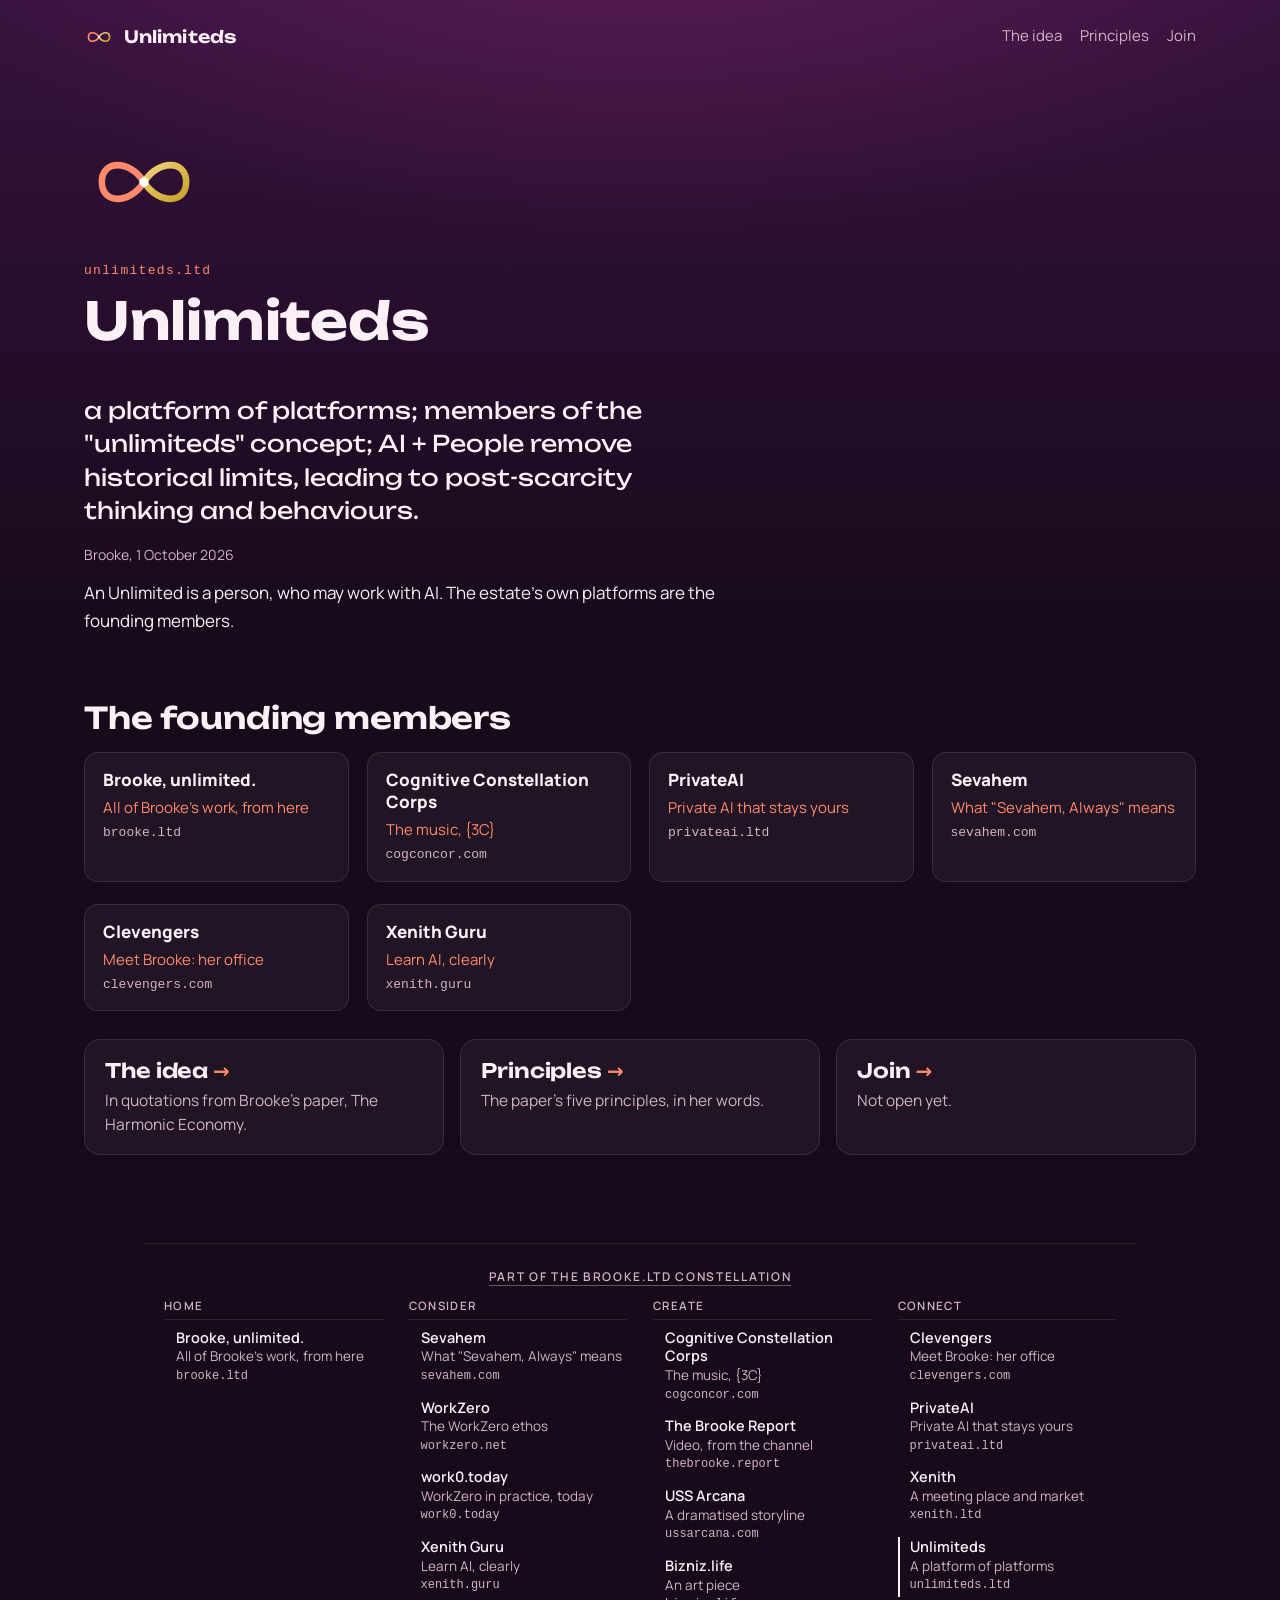
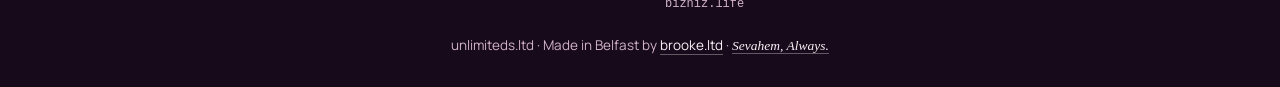
==== commit 7893e47e: "rebuilt: the constellation index moves PrivateAI to Connect, under Clevengers (claude) Built from es" ====
--- a/index.html
+++ b/index.html
@@ -33,7 +33,7 @@
 <li class="door"><h2><a href="/join/">Join</a></h2><p>Not open yet.</p></li>
 </ul>
 </main>
-<nav class="constellation" aria-label="The brooke.ltd constellation"><h2><a href="/constellation/">Part of the brooke.ltd constellation</a></h2><div class="groups"><section><h3>Home</h3><ul><li><a href="https://brooke.ltd/"><b>Brooke, unlimited.</b><span class="w">All of Brooke's work, from here</span><small>brooke.ltd</small></a></li></ul></section><section><h3>Consider</h3><ul><li><a href="https://sevahem.com/"><b>Sevahem</b><span class="w">What &quot;Sevahem, Always&quot; means</span><small>sevahem.com</small></a></li><li><a href="https://workzero.net/"><b>WorkZero</b><span class="w">The WorkZero ethos</span><small>workzero.net</small></a></li><li><a href="https://work0.today/"><b>work0.today</b><span class="w">WorkZero in practice, today</span><small>work0.today</small></a></li><li><a href="https://xenith.guru/"><b>Xenith Guru</b><span class="w">Learn AI, clearly</span><small>xenith.guru</small></a></li></ul></section><section><h3>Create</h3><ul><li><a href="https://cogconcor.com/"><b>Cognitive Constellation Corps</b><span class="w">The music, {3C}</span><small>cogconcor.com</small></a></li><li><a href="https://thebrooke.report/"><b>The Brooke Report</b><span class="w">Video, from the channel</span><small>thebrooke.report</small></a></li><li><a href="https://ussarcana.com/"><b>USS Arcana</b><span class="w">A dramatised storyline</span><small>ussarcana.com</small></a></li><li><a href="https://privateai.ltd/"><b>PrivateAI</b><span class="w">Private AI that stays yours</span><small>privateai.ltd</small></a></li><li><a href="https://bizniz.life/"><b>Bizniz.life</b><span class="w">An art piece</span><small>bizniz.life</small></a></li></ul></section><section><h3>Connect</h3><ul><li><a href="https://clevengers.com/"><b>Clevengers</b><span class="w">Meet Brooke: her office</span><small>clevengers.com</small></a></li><li><a href="https://xenith.ltd/"><b>Xenith</b><span class="w">A meeting place and market</span><small>xenith.ltd</small></a></li><li><span class="here" aria-current="true"><b>Unlimiteds</b><span class="w">A platform of platforms</span><small>unlimiteds.ltd</small><span class="vh"> (this site)</span></span></li></ul></section></div></nav>
+<nav class="constellation" aria-label="The brooke.ltd constellation"><h2><a href="/constellation/">Part of the brooke.ltd constellation</a></h2><div class="groups"><section><h3>Home</h3><ul><li><a href="https://brooke.ltd/"><b>Brooke, unlimited.</b><span class="w">All of Brooke's work, from here</span><small>brooke.ltd</small></a></li></ul></section><section><h3>Consider</h3><ul><li><a href="https://sevahem.com/"><b>Sevahem</b><span class="w">What &quot;Sevahem, Always&quot; means</span><small>sevahem.com</small></a></li><li><a href="https://workzero.net/"><b>WorkZero</b><span class="w">The WorkZero ethos</span><small>workzero.net</small></a></li><li><a href="https://work0.today/"><b>work0.today</b><span class="w">WorkZero in practice, today</span><small>work0.today</small></a></li><li><a href="https://xenith.guru/"><b>Xenith Guru</b><span class="w">Learn AI, clearly</span><small>xenith.guru</small></a></li></ul></section><section><h3>Create</h3><ul><li><a href="https://cogconcor.com/"><b>Cognitive Constellation Corps</b><span class="w">The music, {3C}</span><small>cogconcor.com</small></a></li><li><a href="https://thebrooke.report/"><b>The Brooke Report</b><span class="w">Video, from the channel</span><small>thebrooke.report</small></a></li><li><a href="https://ussarcana.com/"><b>USS Arcana</b><span class="w">A dramatised storyline</span><small>ussarcana.com</small></a></li><li><a href="https://bizniz.life/"><b>Bizniz.life</b><span class="w">An art piece</span><small>bizniz.life</small></a></li></ul></section><section><h3>Connect</h3><ul><li><a href="https://clevengers.com/"><b>Clevengers</b><span class="w">Meet Brooke: her office</span><small>clevengers.com</small></a></li><li><a href="https://privateai.ltd/"><b>PrivateAI</b><span class="w">Private AI that stays yours</span><small>privateai.ltd</small></a></li><li><a href="https://xenith.ltd/"><b>Xenith</b><span class="w">A meeting place and market</span><small>xenith.ltd</small></a></li><li><span class="here" aria-current="true"><b>Unlimiteds</b><span class="w">A platform of platforms</span><small>unlimiteds.ltd</small><span class="vh"> (this site)</span></span></li></ul></section></div></nav>
 <footer>unlimiteds.ltd &middot; Made in Belfast by <a href="https://brooke.ltd/">brooke.ltd</a> &middot; <a class="sign" href="https://sevahem.com/">Sevahem, Always.</a></footer>
 </body>
 </html>
